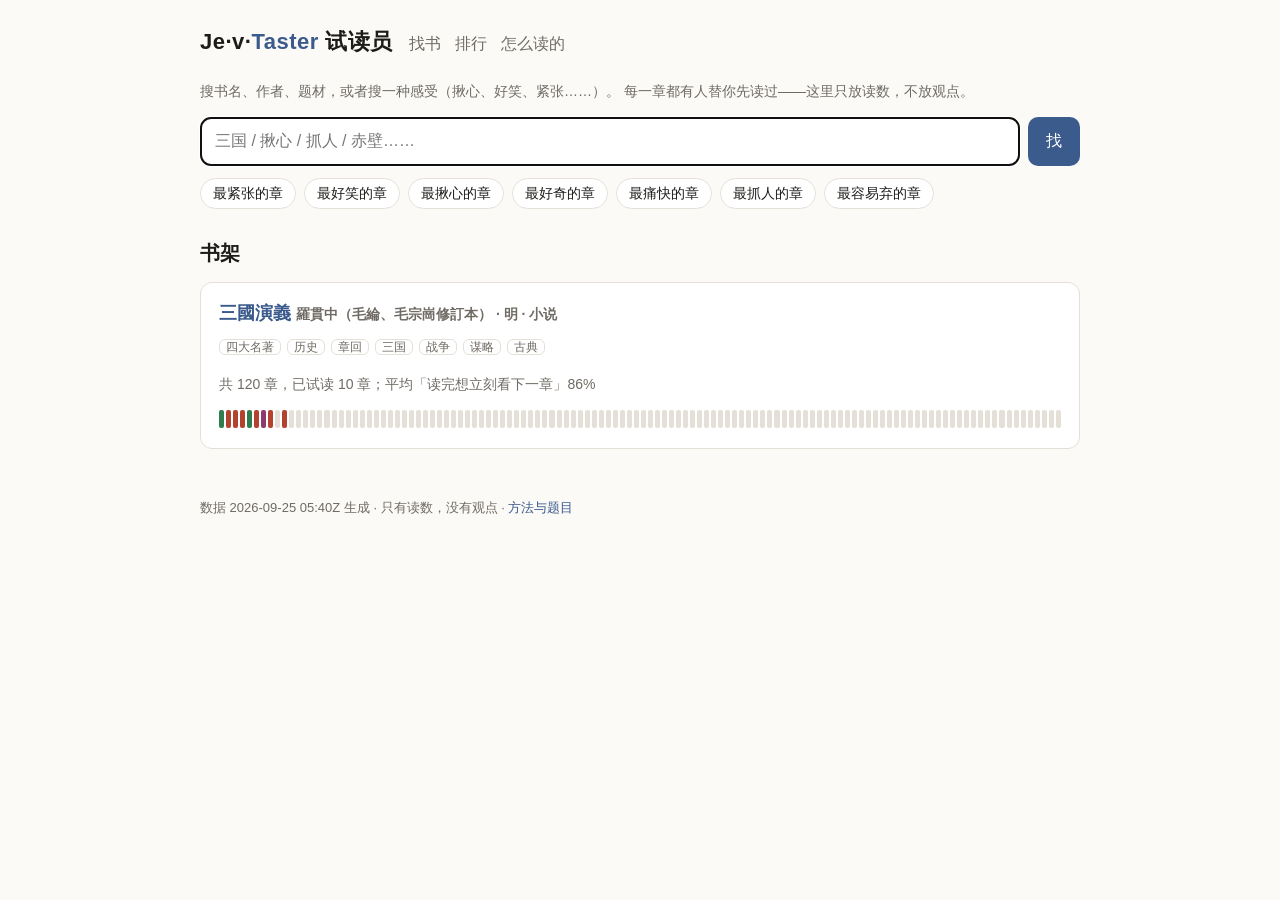
==== site/index.html @ 00032d1b "起步：维基文库接入、小说尺 novel_v1、试读/打包脚本、静态站 三國演義前 10 回试读数据。  Co-Authored-By: Claude Opus 5.5 <noreply@anthrop" ====
<!doctype html>
<html lang="zh">
<head>
<meta charset="utf-8">
<meta name="viewport" content="width=device-width, initial-scale=1">
<title>Je-v-Taster · 试读员</title>
<style>
  :root {
    --bg: #fbfaf7; --fg: #1d1c1a; --mute: #6f6b64; --line: #e4e0d8; --card: #fff;
    --good: #2f7d4f; --bad: #b3432f; --unsure: #9a8f7c; --accent: #3b5b8c;
    --e-紧张: #b3432f; --e-好笑: #d49a1c; --e-揪心: #8c3b6e; --e-好奇: #3b5b8c;
    --e-痛快: #2f7d4f; --e-平淡: #a8a298; --e-困惑: #6f6b64;
  }
  @media (prefers-color-scheme: dark) {
    :root { --bg: #161513; --fg: #ece8e1; --mute: #9c968c; --line: #33302b; --card: #1f1d1a;
      --good: #5fb883; --bad: #e0735d; --unsure: #8a826f; --accent: #7fa2d6; }
  }
  * { box-sizing: border-box; }
  body { margin: 0; background: var(--bg); color: var(--fg);
    font: 16px/1.65 -apple-system, "PingFang SC", "Microsoft YaHei", "Noto Sans CJK SC", sans-serif; }
  main { max-width: 920px; margin: 0 auto; padding: 24px 20px 80px; }
  a { color: var(--accent); text-decoration: none; } a:hover { text-decoration: underline; }
  header { display: flex; align-items: baseline; gap: 16px; flex-wrap: wrap; margin-bottom: 20px; }
  header .logo { font-size: 22px; font-weight: 700; color: var(--fg); letter-spacing: .5px; }
  header .logo b { color: var(--accent); }
  header nav a { margin-right: 14px; color: var(--mute); }
  .sub { color: var(--mute); font-size: 14px; }
  form.search { display: flex; gap: 8px; margin: 8px 0 12px; }
  form.search input { flex: 1; font: inherit; padding: 10px 14px; border: 1px solid var(--line);
    border-radius: 10px; background: var(--card); color: var(--fg); }
  form.search button { font: inherit; padding: 0 18px; border: 0; border-radius: 10px;
    background: var(--accent); color: #fff; cursor: pointer; }
  .chips { display: flex; flex-wrap: wrap; gap: 8px; margin-bottom: 24px; }
  .chip { font-size: 14px; padding: 3px 12px; border: 1px solid var(--line); border-radius: 99px;
    color: var(--fg); background: var(--card); }
  .card { background: var(--card); border: 1px solid var(--line); border-radius: 12px; padding: 16px 18px; margin: 12px 0; }
  .card h3 { margin: 0 0 4px; font-size: 18px; }
  .tags span { font-size: 12px; color: var(--mute); border: 1px solid var(--line); border-radius: 6px;
    padding: 0 6px; margin-right: 6px; }
  h2 { font-size: 20px; margin: 28px 0 8px; }
  table { width: 100%; border-collapse: collapse; font-size: 14px; }
  th, td { text-align: left; padding: 8px 6px; border-bottom: 1px solid var(--line); vertical-align: top; }
  th { color: var(--mute); font-weight: 500; }
  .v { font-variant-numeric: tabular-nums; white-space: nowrap; }
  .good { color: var(--good); } .bad { color: var(--bad); } .unsure { color: var(--unsure); }
  .emo { display: inline-block; padding: 0 8px; border-radius: 6px; color: #fff; font-size: 13px; }
  .strip { display: flex; gap: 2px; margin: 8px 0 4px; }
  .strip i { flex: 1; height: 18px; border-radius: 2px; background: var(--line); }
  .legend { font-size: 13px; color: var(--mute); display: flex; flex-wrap: wrap; gap: 10px; }
  .legend i { display: inline-block; width: 10px; height: 10px; border-radius: 2px; margin-right: 4px; }
  svg text { fill: var(--mute); font-size: 11px; }
  .note { font-size: 13px; color: var(--mute); border-left: 3px solid var(--line); padding-left: 10px; }
  footer { margin-top: 48px; font-size: 13px; color: var(--mute); }
  code { font-size: 13px; }
</style>
</head>
<body>
<main>
  <header>
    <a class="logo" href="#/">Je·v·<b>Taster</b> 试读员</a>
    <nav><a href="#/">找书</a><a href="#/rank">排行</a><a href="#/about">怎么读的</a></nav>
  </header>
  <div id="app"></div>
  <footer id="foot"></footer>
</main>
<script src="data.js"></script>
<script>
"use strict";
const D = window.TASTER;
const PASS = 0.65, FAIL = 0.35;           // 与走查同一把尺：中间 = 拿不准
const EMOS = ["紧张", "好笑", "揪心", "好奇", "痛快", "平淡", "困惑"];
// 搜索里的口语 → 尺上的题。只做同义词映射，不做任何判断
const ALIAS = {
  "想看下一章": ["抓人", "上头", "停不下来", "追更", "一口气"],
  "继续读": ["开头好", "入坑", "开篇"],
  "中途放下": ["弃书", "劝退", "读不下去", "难啃"],
  "跟得上": ["好懂", "易读", "不迷路", "入门"],
  "喜欢主角": ["主角", "人设"],
};
const $ = s => document.querySelector(s);
const esc = s => String(s ?? "").replace(/[&<>"]/g, c => ({ "&": "&amp;", "<": "&lt;", ">": "&gt;", '"': "&quot;" }[c]));
const pct = p => Math.round(p * 100) + "%";

// ---------- 读数 → 人话（固定模板，不加观点）
function reading(ruler, k, a) {
  const m = ruler["题"][k];
  if (!a) return { text: "未试读", cls: "unsure" };
  if (a.type === "noul") {
    const p = a.noul, yes = p >= PASS, no = p <= FAIL;
    const good = m["坏"] === "高" ? no : yes, bad = m["坏"] === "高" ? yes : no;
    return { text: pct(p) + (yes ? " · 是" : no ? " · 否" : " · 拿不准"),
             cls: good ? "good" : bad ? "bad" : "unsure", sure: yes || no, val: p };
  }
  if (a.type === "score") {
    const max = Object.keys(a.legend).length - 1, lab = a.legend[String(Math.round(a.score))];
    if (a.confidence < 0.5) return { text: "拿不准（信心 " + a.confidence.toFixed(2) + "）", cls: "unsure", sure: false };
    return { text: "≈ " + lab + "（" + a.score.toFixed(1) + "/" + max + "）", cls: a.score / max >= PASS ? "good" : a.score / max <= FAIL ? "bad" : "unsure",
             sure: true, val: a.score / max };
  }
  const top = Object.entries(a.probabilities).sort((x, y) => y[1] - x[1]);
  if (top[0][1] < 0.4) return { text: "拿不准（" + top.slice(0, 2).map(t => t[0] + " " + pct(t[1])).join(" / ") + "）", cls: "unsure", sure: false };
  return { html: emo(top[0][0]) + " " + pct(top[0][1]), sure: true, choice: top[0][0], val: top[0][1] };
}
function emo(e) { return '<span class="emo" style="background:var(--e-' + e + ')">' + esc(e) + "</span>"; }
function cell(r) { return r.html ? r.html : '<span class="' + r.cls + '">' + esc(r.text) + "</span>"; }
function sentence(ruler, k, a) {       // 「读完会想立刻看下一章：82% · 是」
  return esc(ruler["题"][k]["说法"]) + "：" + cell(reading(ruler, k, a));
}

// ---------- 数据工具
const rulerOf = r => D.rulers[r.ruler];
const readUnits = r => r.units.filter(u => u.answers);
function allUnits() {
  return D.resources.flatMap(r => readUnits(r).map(u => ({ r, u })));
}
function avg(xs) { return xs.length ? xs.reduce((a, b) => a + b, 0) / xs.length : null; }

// ---------- 页面
function home(q) {
  const res = q ? search(q) : null;
  let h = `<p class="sub">搜书名、作者、题材，或者搜一种感受（揪心、好笑、紧张……）。
    每一章都有人替你先读过——这里只放读数，不放观点。</p>
    <form class="search" onsubmit="location.hash='#/s/'+encodeURIComponent(this.q.value.trim());return false">
      <input name="q" value="${esc(q || "")}" placeholder="三国 / 揪心 / 抓人 / 赤壁……" autofocus>
      <button>找</button></form>
    <div class="chips">${EMOS.slice(0, 5).map(e => `<a class="chip" href="#/rank/感受:${e}">最${e}的章</a>`).join("")}
      <a class="chip" href="#/rank/想看下一章">最抓人的章</a><a class="chip" href="#/rank/中途放下">最容易弃的章</a></div>`;
  if (res) {
    if (res.redirect) { location.hash = res.redirect; return ""; }
    h += `<h2>「${esc(q)}」</h2>`;
    if (!res.books.length && !res.units.length) h += `<p class="sub">没找到。目前书架上只有 ${D.resources.length} 个资源。</p>`;
    h += res.books.map(bookCard).join("");
    if (res.units.length) h += `<h2>章节里提到的</h2>` + unitTable(res.units);
  } else {
    h += `<h2>书架</h2>` + D.resources.map(bookCard).join("");
  }
  return h;
}
function search(q) {
  const s = q.toLowerCase();
  for (const e of EMOS) if (s === e || s === "最" + e) return { redirect: "#/rank/感受:" + e };
  for (const [k, al] of Object.entries(ALIAS)) if (s === k || al.includes(s)) return { redirect: "#/rank/" + k };
  const hay = r => [r.title, r.title_zhs, r.author, r.author_zhs, r.era, r.type, ...(r.tags || [])].join(" ").toLowerCase();
  const books = D.resources.filter(r => hay(r).includes(s));
  const units = allUnits().filter(({ u }) => (u.title || "").toLowerCase().includes(s));
  return { books, units };
}
function bookCard(r) {
  const ru = rulerOf(r), done = readUnits(r);
  const want = avg(done.map(u => u.answers["想看下一章"]?.noul).filter(v => v != null));
  return `<div class="card"><h3><a href="#/r/${r.id}">${esc(r.title)}</a> <span class="sub">${esc(r.author)} · ${esc(r.era || "")} · ${esc(r.type)}</span></h3>
    <div class="tags">${(r.tags || []).map(t => `<span>${esc(t)}</span>`).join("")}</div>
    <p class="sub">共 ${r.units.length} 章，已试读 ${done.length} 章${want != null ? "；平均「读完想立刻看下一章」" + pct(want) : ""}</p>
    ${strip(r)}</div>`;
}
function strip(r) {           // 每章一格，颜色 = 主要感受；灰 = 未试读或拿不准
  const ru = rulerOf(r);
  if (!ru["题"]["主要感受"]) return "";
  return `<div class="strip">${r.units.map(u => {
    const x = u.answers && reading(ru, "主要感受", u.answers["主要感受"]);
    const c = x && x.choice ? `var(--e-${x.choice})` : "var(--line)";
    return `<i title="${esc(u.label)} ${esc(u.title)}${x ? " · " + esc(x.choice || "拿不准") : " · 未试读"}" style="background:${c}"></i>`;
  }).join("")}</div>`;
}
function unitTable(rows) {
  const keys = ["想看下一章", "中途放下", "跟得上", "主要感受"];
  return `<table><tr><th>章</th>${keys.map(k => `<th>${k}</th>`).join("")}</tr>${rows.map(({ r, u }) => {
    const ru = rulerOf(r);
    return `<tr><td><a href="#/r/${r.id}/${u.n}">${esc(r.title)} · ${esc(u.label)}</a><br><span class="sub">${esc(u.title)}</span></td>
      ${keys.map(k => `<td class="v">${ru["题"][k] ? cell(reading(ru, k, u.answers[k])) : "—"}</td>`).join("")}</tr>`;
  }).join("")}</table>`;
}
function curve(r, k) {        // 一条线：每章 Jev 的原始概率；虚线 = 0.65 / 0.35 两条判定线
  const us = r.units, W = 880, H = 180, P = 28;
  const x = i => P + (W - 2 * P) * (us.length > 1 ? i / (us.length - 1) : .5), y = v => H - P - (H - 2 * P) * v;
  let path = "", dots = "", pen = "M";          // 没试读的章断开线
  us.forEach((u, i) => {
    const a = u.answers && u.answers[k]; if (!a || a.type !== "noul") { pen = "M"; return; }
    path += pen + x(i).toFixed(1) + "," + y(a.noul).toFixed(1); pen = "L";
    dots += `<a href="#/r/${r.id}/${u.n}"><circle cx="${x(i)}" cy="${y(a.noul)}" r="3.5" fill="var(--accent)"><title>${esc(u.label)} ${pct(a.noul)}</title></circle></a>`;
  });
  const gl = v => `<line x1="${P}" x2="${W - P}" y1="${y(v)}" y2="${y(v)}" stroke="var(--line)" stroke-dasharray="4 4"/><text x="0" y="${y(v) + 4}">${v}</text>`;
  return `<svg viewBox="0 0 ${W} ${H}" width="100%">${gl(PASS)}${gl(FAIL)}
    <path d="${path}" fill="none" stroke="var(--accent)" stroke-width="2"/>${dots}
    <text x="${P}" y="${H - 6}">第1章</text><text x="${W - P - 40}" y="${H - 6}">第${us.length}章</text></svg>`;
}
function book(id, n) {
  const r = D.resources.find(x => x.id === id); if (!r) return "<p>没有这个资源。</p>";
  const ru = rulerOf(r);
  if (n) return unitPage(r, r.units.find(u => u.n === +n));
  const done = readUnits(r);
  const emoCount = {}; done.forEach(u => { const x = reading(ru, "主要感受", u.answers["主要感受"]); const c = x.choice || "拿不准"; emoCount[c] = (emoCount[c] || 0) + 1; });
  return `<h2>${esc(r.title)}</h2><p class="sub">${esc(r.author)} · ${esc(r.era || "")} · ${esc(r.type)} · ${esc(r.license)}
    ${r.read_url ? ` · <a href="${esc(r.read_url)}" target="_blank" rel="noopener">读原文 ↗</a>` : ""}</p>
    <p>共 ${r.units.length} 章，已试读 ${done.length} 章。</p>
    <h2>每章「读完会想立刻看下一章」</h2>${curve(r, "想看下一章")}
    <p class="note">每个点是一章的原始概率。虚线上方 = 是，下方 = 否，两线之间 = 拿不准。断开的地方是还没试读的章。</p>
    <h2>每章的主要感受</h2>${strip(r)}
    <div class="legend">${Object.entries(emoCount).sort((a, b) => b[1] - a[1]).map(([e, c]) =>
      `<span><i style="background:${e === "拿不准" ? "var(--line)" : "var(--e-" + e + ")"}"></i>${esc(e)} ${c} 章</span>`).join("")}</div>
    <h2>逐章</h2>${unitTable(done.map(u => ({ r, u })))}`;
}
function unitPage(r, u) {
  if (!u) return "<p>没有这一章。</p>";
  const ru = rulerOf(r);
  return `<p class="sub"><a href="#/r/${r.id}">← ${esc(r.title)}</a></p><h2>${esc(u.label)}　${esc(u.title)}</h2>
    ${u.url ? `<p><a href="${esc(u.url)}" target="_blank" rel="noopener">读这一章原文 ↗</a></p>` : ""}
    ${u.answers ? `<table>${Object.keys(ru["题"]).map(k => `<tr><td>${sentence(ru, k, u.answers[k])}</td>
      <td class="sub">问的是：${esc(ru["题"][k].q.instructions)}</td></tr>`).join("")}</table>
    <p class="note">送出 ${u["送出字数"]?.toLocaleString()} 字 / 全章 ${u["字数"]?.toLocaleString()} 字 · ${esc(u.utc)} · 尺 ${esc(ru["版本"])}（${esc(ru["指纹"])}）· ${esc(ru["模型"])}</p>`
      : `<p class="sub">这一章还没试读。</p>`}`;
}
function rank(dim) {
  const dims = [...Object.keys(ALIAS), ...EMOS.map(e => "感受:" + e)];
  let h = `<div class="chips">${dims.map(d => `<a class="chip" href="#/rank/${encodeURIComponent(d)}"${d === dim ? ' style="border-color:var(--accent)"' : ""}>${esc(d.replace("感受:", "最"))}</a>`).join("")}</div>`;
  if (!dim) return h + `<p class="sub">选一个维度。</p>`;
  let rows;
  if (dim.startsWith("感受:")) {
    const e = dim.slice(3);
    rows = allUnits().map(x => ({ ...x, rd: reading(rulerOf(x.r), "主要感受", x.u.answers["主要感受"]) }))
      .filter(x => x.rd.choice === e).sort((a, b) => b.rd.val - a.rd.val);
    h += `<h2>主要感受是「${esc(e)}」的章</h2><p class="sub">只列试读员判得出的（最高概率 ≥ 40%），按这个感受的概率排。</p>`;
  } else {
    rows = allUnits().filter(x => rulerOf(x.r)["题"][dim]).map(x => ({ ...x, rd: reading(rulerOf(x.r), dim, x.u.answers[dim]) }))
      .filter(x => x.rd.sure && (x.rd.val >= PASS)).sort((a, b) => b.rd.val - a.rd.val);
    const m = D.rulers[D.resources[0].ruler]["题"][dim];
    h += `<h2>${esc(m ? m["说法"] : dim)}：判为「是」的章</h2><p class="sub">只列 ≥ ${PASS} 的，按概率从高到低。拿不准的不上榜。</p>`;
  }
  return h + (rows.length ? unitTable(rows.slice(0, 50)) : `<p class="sub">暂时没有。</p>`);
}
function about() {
  return `<h2>这里的数是怎么来的</h2>
    <p>每一章原文送给一个第三方判断模型，问一组固定的问题。模型只回数字：是非题回 0~1 的概率，打分题回分数和信心，选择题回每个选项的概率。
    页面上的文字是把这些数字<b>按固定模板</b>翻成人话，没有任何人或模型另写评语。</p>
    <ul><li>是非题：≥ ${PASS} 记「是」，≤ ${FAIL} 记「否」，中间记「拿不准」。</li>
    <li>打分题：信心 &lt; 0.5 记「拿不准」。选择题：最高概率 &lt; 40% 记「拿不准」。拿不准的不进排行。</li>
    <li>同一题重跑，噪音约 ±0.04；两章相差不到 0.1，当作一样。</li>
    <li>问题的措辞一个字都不改——换措辞，同一章的分数能差 0.7。要改就换一把新尺，全部重读。</li></ul>
    ${Object.values(D.rulers).map(ru => `<h2>尺 ${esc(ru["版本"])}</h2>
      <p class="sub">适用：${esc(ru["适用"])} · 模型 <code>${esc(ru["模型"])}</code> · 每章最多送 ${ru["截断字数"]} 字 · 指纹 <code>${esc(ru["指纹"])}</code></p>
      <table>${Object.entries(ru["题"]).map(([k, m]) => `<tr><td>${esc(k)}</td><td>${esc(m.q.instructions)}${m.q.criteria ?
        "<br><span class='sub'>" + esc(Array.isArray(m.q.criteria) ? m.q.criteria.join(" → ") : Object.keys(m.q.criteria).join(" / ")) + "</span>" : ""}</td></tr>`).join("")}</table>`).join("")}
    <h2>版权</h2><p>本站只放读数、章名和指向原文的链接。公版书链到维基文库等公开书库；有版权的书只放读数，不放正文。</p>`;
}

function route() {
  const [, p, a, b] = decodeURIComponent(location.hash).split("/");
  let h;
  if (p === "r") h = book(a, b);
  else if (p === "s") h = home(a);
  else if (p === "rank") h = rank(a);
  else if (p === "about") h = about();
  else h = home();
  if (h) $("#app").innerHTML = h;
  window.scrollTo(0, 0);
}
$("#foot").innerHTML = D ? `数据 ${esc(D.built)} 生成 · 只有读数，没有观点 · <a href="#/about">方法与题目</a>` : "";
if (!D) $("#app").innerHTML = "<p>缺 data.js——先跑 <code>python tools/build.py</code>。</p>";
else { addEventListener("hashchange", route); route(); }
</script>
</body>
</html>
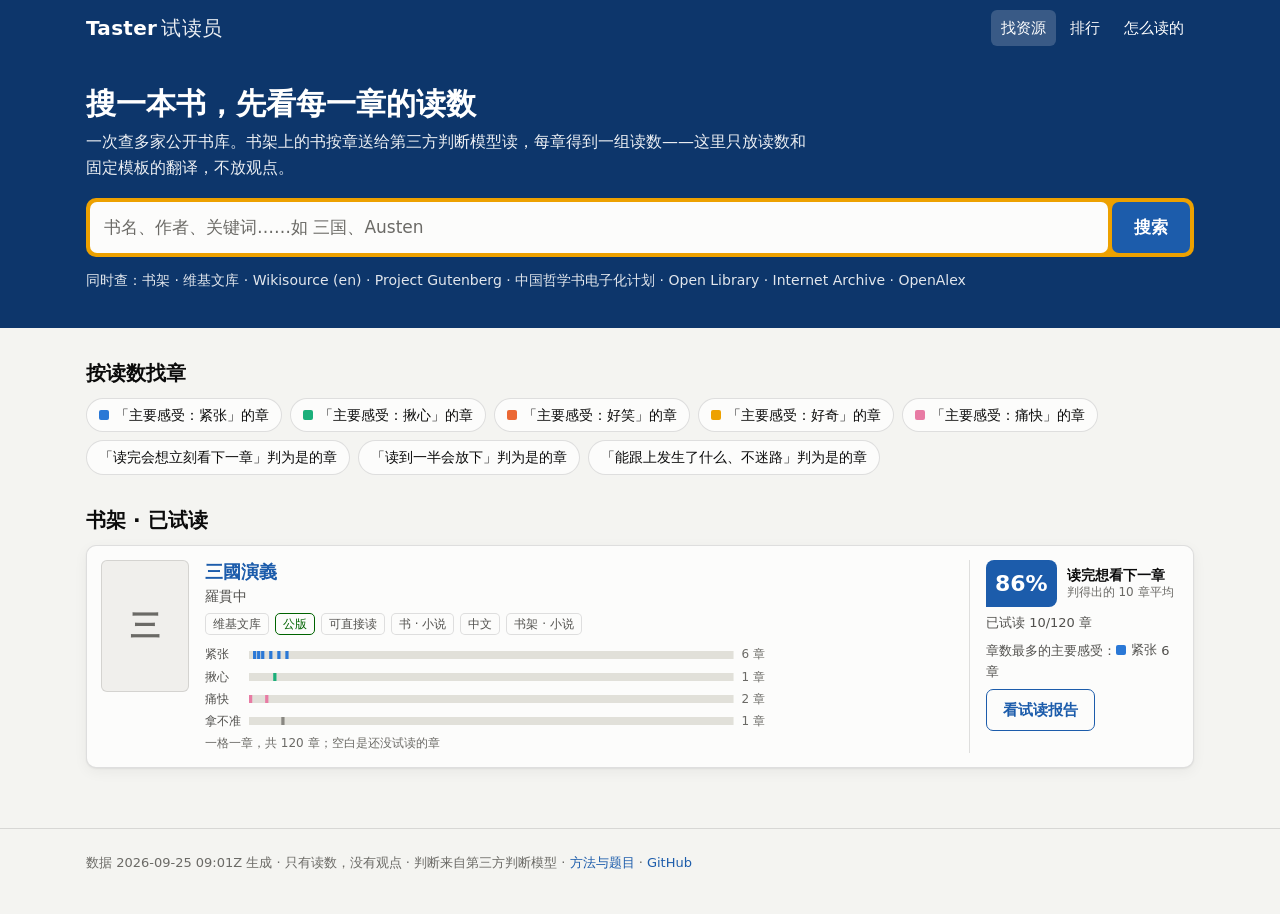
==== commit 05c0c1b5: "像 Booking 一样连多家书库：浏览器端联合搜索、请试读流程、Gutenberg 书源 - site/：7 家书库连接器（维基文库 zh/en、Gutenberg、ctext、Open Libra" ====
--- a/site/index.html
+++ b/site/index.html
@@ -1,262 +1,52 @@
 <!doctype html>
-<html lang="zh">
+<html lang="zh-CN">
 <head>
 <meta charset="utf-8">
 <meta name="viewport" content="width=device-width, initial-scale=1">
-<title>Je-v-Taster · 试读员</title>
-<style>
-  :root {
-    --bg: #fbfaf7; --fg: #1d1c1a; --mute: #6f6b64; --line: #e4e0d8; --card: #fff;
-    --good: #2f7d4f; --bad: #b3432f; --unsure: #9a8f7c; --accent: #3b5b8c;
-    --e-紧张: #b3432f; --e-好笑: #d49a1c; --e-揪心: #8c3b6e; --e-好奇: #3b5b8c;
-    --e-痛快: #2f7d4f; --e-平淡: #a8a298; --e-困惑: #6f6b64;
-  }
-  @media (prefers-color-scheme: dark) {
-    :root { --bg: #161513; --fg: #ece8e1; --mute: #9c968c; --line: #33302b; --card: #1f1d1a;
-      --good: #5fb883; --bad: #e0735d; --unsure: #8a826f; --accent: #7fa2d6; }
-  }
-  * { box-sizing: border-box; }
-  body { margin: 0; background: var(--bg); color: var(--fg);
-    font: 16px/1.65 -apple-system, "PingFang SC", "Microsoft YaHei", "Noto Sans CJK SC", sans-serif; }
-  main { max-width: 920px; margin: 0 auto; padding: 24px 20px 80px; }
-  a { color: var(--accent); text-decoration: none; } a:hover { text-decoration: underline; }
-  header { display: flex; align-items: baseline; gap: 16px; flex-wrap: wrap; margin-bottom: 20px; }
-  header .logo { font-size: 22px; font-weight: 700; color: var(--fg); letter-spacing: .5px; }
-  header .logo b { color: var(--accent); }
-  header nav a { margin-right: 14px; color: var(--mute); }
-  .sub { color: var(--mute); font-size: 14px; }
-  form.search { display: flex; gap: 8px; margin: 8px 0 12px; }
-  form.search input { flex: 1; font: inherit; padding: 10px 14px; border: 1px solid var(--line);
-    border-radius: 10px; background: var(--card); color: var(--fg); }
-  form.search button { font: inherit; padding: 0 18px; border: 0; border-radius: 10px;
-    background: var(--accent); color: #fff; cursor: pointer; }
-  .chips { display: flex; flex-wrap: wrap; gap: 8px; margin-bottom: 24px; }
-  .chip { font-size: 14px; padding: 3px 12px; border: 1px solid var(--line); border-radius: 99px;
-    color: var(--fg); background: var(--card); }
-  .card { background: var(--card); border: 1px solid var(--line); border-radius: 12px; padding: 16px 18px; margin: 12px 0; }
-  .card h3 { margin: 0 0 4px; font-size: 18px; }
-  .tags span { font-size: 12px; color: var(--mute); border: 1px solid var(--line); border-radius: 6px;
-    padding: 0 6px; margin-right: 6px; }
-  h2 { font-size: 20px; margin: 28px 0 8px; }
-  table { width: 100%; border-collapse: collapse; font-size: 14px; }
-  th, td { text-align: left; padding: 8px 6px; border-bottom: 1px solid var(--line); vertical-align: top; }
-  th { color: var(--mute); font-weight: 500; }
-  .v { font-variant-numeric: tabular-nums; white-space: nowrap; }
-  .good { color: var(--good); } .bad { color: var(--bad); } .unsure { color: var(--unsure); }
-  .emo { display: inline-block; padding: 0 8px; border-radius: 6px; color: #fff; font-size: 13px; }
-  .strip { display: flex; gap: 2px; margin: 8px 0 4px; }
-  .strip i { flex: 1; height: 18px; border-radius: 2px; background: var(--line); }
-  .legend { font-size: 13px; color: var(--mute); display: flex; flex-wrap: wrap; gap: 10px; }
-  .legend i { display: inline-block; width: 10px; height: 10px; border-radius: 2px; margin-right: 4px; }
-  svg text { fill: var(--mute); font-size: 11px; }
-  .note { font-size: 13px; color: var(--mute); border-left: 3px solid var(--line); padding-left: 10px; }
-  footer { margin-top: 48px; font-size: 13px; color: var(--mute); }
-  code { font-size: 13px; }
-</style>
+<meta name="color-scheme" content="light dark">
+<!-- 来源数据都不可信：脚本只许本站文件；图片、查询可以连外站 -->
+<meta http-equiv="Content-Security-Policy" content="default-src 'self'; script-src 'self'; style-src 'self'; img-src 'self' https: http: data:; connect-src 'self' https:; object-src 'none'; base-uri 'none'; form-action 'none'">
+<meta name="referrer" content="strict-origin-when-cross-origin">
+<meta name="description" content="Taster 试读员：一次查多家公开书库；书架上的书每一章都有第三方判断模型的读数。只有读数，没有观点。">
+<title>Taster 试读员</title>
+<link rel="canonical" href="https://keepexperiencing.github.io/taster/">
+<!-- 分享卡片：og.png 1200×630、favicon.svg 都放在 site/ 下，同源，CSP 的 img-src 'self' 已放行 -->
+<meta property="og:type" content="website">
+<meta property="og:site_name" content="Taster 试读员">
+<meta property="og:title" content="Taster 试读员">
+<meta property="og:description" content="一次查多家公开书库；书架上的书每一章都有第三方判断模型的读数。只有读数，没有观点。">
+<meta property="og:url" content="https://keepexperiencing.github.io/taster/">
+<meta property="og:image" content="https://keepexperiencing.github.io/taster/og.png">
+<meta property="og:image:width" content="1200">
+<meta property="og:image:height" content="630">
+<meta property="og:image:alt" content="Taster 试读员">
+<meta property="og:locale" content="zh_CN">
+<meta name="twitter:card" content="summary_large_image">
+<link rel="icon" href="favicon.svg" type="image/svg+xml">
+<link rel="stylesheet" href="style.css">
 </head>
 <body>
-<main>
-  <header>
-    <a class="logo" href="#/">Je·v·<b>Taster</b> 试读员</a>
-    <nav><a href="#/">找书</a><a href="#/rank">排行</a><a href="#/about">怎么读的</a></nav>
-  </header>
-  <div id="app"></div>
-  <footer id="foot"></footer>
+<a class="skip" href="#main" id="skip">跳到正文</a>
+<header class="top">
+  <div class="wrap">
+    <a class="brand" href="#/">Taster<span>试读员</span></a>
+    <nav aria-label="主导航">
+      <a href="#/" data-nav="home">找资源</a>
+      <a href="#/rank" data-nav="rank">排行</a>
+      <a href="#/about" data-nav="about">怎么读的</a>
+    </nav>
+  </div>
+</header>
+<main id="main" tabindex="-1">
+  <div id="app"><div class="wrap"><p class="sub">加载中…</p>
+    <noscript><p>这个站需要 JavaScript 才能搜索和显示读数。</p></noscript></div></div>
 </main>
+<footer id="foot"></footer>
+<div id="tip" class="tip" role="tooltip" hidden></div>
+<div id="live" class="sr-only" aria-live="polite" aria-atomic="true"></div>
 <script src="data.js"></script>
-<script>
-"use strict";
-const D = window.TASTER;
-const PASS = 0.65, FAIL = 0.35;           // 与走查同一把尺：中间 = 拿不准
-const EMOS = ["紧张", "好笑", "揪心", "好奇", "痛快", "平淡", "困惑"];
-// 搜索里的口语 → 尺上的题。只做同义词映射，不做任何判断
-const ALIAS = {
-  "想看下一章": ["抓人", "上头", "停不下来", "追更", "一口气"],
-  "继续读": ["开头好", "入坑", "开篇"],
-  "中途放下": ["弃书", "劝退", "读不下去", "难啃"],
-  "跟得上": ["好懂", "易读", "不迷路", "入门"],
-  "喜欢主角": ["主角", "人设"],
-};
-const $ = s => document.querySelector(s);
-const esc = s => String(s ?? "").replace(/[&<>"]/g, c => ({ "&": "&amp;", "<": "&lt;", ">": "&gt;", '"': "&quot;" }[c]));
-const pct = p => Math.round(p * 100) + "%";
-
-// ---------- 读数 → 人话（固定模板，不加观点）
-function reading(ruler, k, a) {
-  const m = ruler["题"][k];
-  if (!a) return { text: "未试读", cls: "unsure" };
-  if (a.type === "noul") {
-    const p = a.noul, yes = p >= PASS, no = p <= FAIL;
-    const good = m["坏"] === "高" ? no : yes, bad = m["坏"] === "高" ? yes : no;
-    return { text: pct(p) + (yes ? " · 是" : no ? " · 否" : " · 拿不准"),
-             cls: good ? "good" : bad ? "bad" : "unsure", sure: yes || no, val: p };
-  }
-  if (a.type === "score") {
-    const max = Object.keys(a.legend).length - 1, lab = a.legend[String(Math.round(a.score))];
-    if (a.confidence < 0.5) return { text: "拿不准（信心 " + a.confidence.toFixed(2) + "）", cls: "unsure", sure: false };
-    return { text: "≈ " + lab + "（" + a.score.toFixed(1) + "/" + max + "）", cls: a.score / max >= PASS ? "good" : a.score / max <= FAIL ? "bad" : "unsure",
-             sure: true, val: a.score / max };
-  }
-  const top = Object.entries(a.probabilities).sort((x, y) => y[1] - x[1]);
-  if (top[0][1] < 0.4) return { text: "拿不准（" + top.slice(0, 2).map(t => t[0] + " " + pct(t[1])).join(" / ") + "）", cls: "unsure", sure: false };
-  return { html: emo(top[0][0]) + " " + pct(top[0][1]), sure: true, choice: top[0][0], val: top[0][1] };
-}
-function emo(e) { return '<span class="emo" style="background:var(--e-' + e + ')">' + esc(e) + "</span>"; }
-function cell(r) { return r.html ? r.html : '<span class="' + r.cls + '">' + esc(r.text) + "</span>"; }
-function sentence(ruler, k, a) {       // 「读完会想立刻看下一章：82% · 是」
-  return esc(ruler["题"][k]["说法"]) + "：" + cell(reading(ruler, k, a));
-}
-
-// ---------- 数据工具
-const rulerOf = r => D.rulers[r.ruler];
-const readUnits = r => r.units.filter(u => u.answers);
-function allUnits() {
-  return D.resources.flatMap(r => readUnits(r).map(u => ({ r, u })));
-}
-function avg(xs) { return xs.length ? xs.reduce((a, b) => a + b, 0) / xs.length : null; }
-
-// ---------- 页面
-function home(q) {
-  const res = q ? search(q) : null;
-  let h = `<p class="sub">搜书名、作者、题材，或者搜一种感受（揪心、好笑、紧张……）。
-    每一章都有人替你先读过——这里只放读数，不放观点。</p>
-    <form class="search" onsubmit="location.hash='#/s/'+encodeURIComponent(this.q.value.trim());return false">
-      <input name="q" value="${esc(q || "")}" placeholder="三国 / 揪心 / 抓人 / 赤壁……" autofocus>
-      <button>找</button></form>
-    <div class="chips">${EMOS.slice(0, 5).map(e => `<a class="chip" href="#/rank/感受:${e}">最${e}的章</a>`).join("")}
-      <a class="chip" href="#/rank/想看下一章">最抓人的章</a><a class="chip" href="#/rank/中途放下">最容易弃的章</a></div>`;
-  if (res) {
-    if (res.redirect) { location.hash = res.redirect; return ""; }
-    h += `<h2>「${esc(q)}」</h2>`;
-    if (!res.books.length && !res.units.length) h += `<p class="sub">没找到。目前书架上只有 ${D.resources.length} 个资源。</p>`;
-    h += res.books.map(bookCard).join("");
-    if (res.units.length) h += `<h2>章节里提到的</h2>` + unitTable(res.units);
-  } else {
-    h += `<h2>书架</h2>` + D.resources.map(bookCard).join("");
-  }
-  return h;
-}
-function search(q) {
-  const s = q.toLowerCase();
-  for (const e of EMOS) if (s === e || s === "最" + e) return { redirect: "#/rank/感受:" + e };
-  for (const [k, al] of Object.entries(ALIAS)) if (s === k || al.includes(s)) return { redirect: "#/rank/" + k };
-  const hay = r => [r.title, r.title_zhs, r.author, r.author_zhs, r.era, r.type, ...(r.tags || [])].join(" ").toLowerCase();
-  const books = D.resources.filter(r => hay(r).includes(s));
-  const units = allUnits().filter(({ u }) => (u.title || "").toLowerCase().includes(s));
-  return { books, units };
-}
-function bookCard(r) {
-  const ru = rulerOf(r), done = readUnits(r);
-  const want = avg(done.map(u => u.answers["想看下一章"]?.noul).filter(v => v != null));
-  return `<div class="card"><h3><a href="#/r/${r.id}">${esc(r.title)}</a> <span class="sub">${esc(r.author)} · ${esc(r.era || "")} · ${esc(r.type)}</span></h3>
-    <div class="tags">${(r.tags || []).map(t => `<span>${esc(t)}</span>`).join("")}</div>
-    <p class="sub">共 ${r.units.length} 章，已试读 ${done.length} 章${want != null ? "；平均「读完想立刻看下一章」" + pct(want) : ""}</p>
-    ${strip(r)}</div>`;
-}
-function strip(r) {           // 每章一格，颜色 = 主要感受；灰 = 未试读或拿不准
-  const ru = rulerOf(r);
-  if (!ru["题"]["主要感受"]) return "";
-  return `<div class="strip">${r.units.map(u => {
-    const x = u.answers && reading(ru, "主要感受", u.answers["主要感受"]);
-    const c = x && x.choice ? `var(--e-${x.choice})` : "var(--line)";
-    return `<i title="${esc(u.label)} ${esc(u.title)}${x ? " · " + esc(x.choice || "拿不准") : " · 未试读"}" style="background:${c}"></i>`;
-  }).join("")}</div>`;
-}
-function unitTable(rows) {
-  const keys = ["想看下一章", "中途放下", "跟得上", "主要感受"];
-  return `<table><tr><th>章</th>${keys.map(k => `<th>${k}</th>`).join("")}</tr>${rows.map(({ r, u }) => {
-    const ru = rulerOf(r);
-    return `<tr><td><a href="#/r/${r.id}/${u.n}">${esc(r.title)} · ${esc(u.label)}</a><br><span class="sub">${esc(u.title)}</span></td>
-      ${keys.map(k => `<td class="v">${ru["题"][k] ? cell(reading(ru, k, u.answers[k])) : "—"}</td>`).join("")}</tr>`;
-  }).join("")}</table>`;
-}
-function curve(r, k) {        // 一条线：每章 Jev 的原始概率；虚线 = 0.65 / 0.35 两条判定线
-  const us = r.units, W = 880, H = 180, P = 28;
-  const x = i => P + (W - 2 * P) * (us.length > 1 ? i / (us.length - 1) : .5), y = v => H - P - (H - 2 * P) * v;
-  let path = "", dots = "", pen = "M";          // 没试读的章断开线
-  us.forEach((u, i) => {
-    const a = u.answers && u.answers[k]; if (!a || a.type !== "noul") { pen = "M"; return; }
-    path += pen + x(i).toFixed(1) + "," + y(a.noul).toFixed(1); pen = "L";
-    dots += `<a href="#/r/${r.id}/${u.n}"><circle cx="${x(i)}" cy="${y(a.noul)}" r="3.5" fill="var(--accent)"><title>${esc(u.label)} ${pct(a.noul)}</title></circle></a>`;
-  });
-  const gl = v => `<line x1="${P}" x2="${W - P}" y1="${y(v)}" y2="${y(v)}" stroke="var(--line)" stroke-dasharray="4 4"/><text x="0" y="${y(v) + 4}">${v}</text>`;
-  return `<svg viewBox="0 0 ${W} ${H}" width="100%">${gl(PASS)}${gl(FAIL)}
-    <path d="${path}" fill="none" stroke="var(--accent)" stroke-width="2"/>${dots}
-    <text x="${P}" y="${H - 6}">第1章</text><text x="${W - P - 40}" y="${H - 6}">第${us.length}章</text></svg>`;
-}
-function book(id, n) {
-  const r = D.resources.find(x => x.id === id); if (!r) return "<p>没有这个资源。</p>";
-  const ru = rulerOf(r);
-  if (n) return unitPage(r, r.units.find(u => u.n === +n));
-  const done = readUnits(r);
-  const emoCount = {}; done.forEach(u => { const x = reading(ru, "主要感受", u.answers["主要感受"]); const c = x.choice || "拿不准"; emoCount[c] = (emoCount[c] || 0) + 1; });
-  return `<h2>${esc(r.title)}</h2><p class="sub">${esc(r.author)} · ${esc(r.era || "")} · ${esc(r.type)} · ${esc(r.license)}
-    ${r.read_url ? ` · <a href="${esc(r.read_url)}" target="_blank" rel="noopener">读原文 ↗</a>` : ""}</p>
-    <p>共 ${r.units.length} 章，已试读 ${done.length} 章。</p>
-    <h2>每章「读完会想立刻看下一章」</h2>${curve(r, "想看下一章")}
-    <p class="note">每个点是一章的原始概率。虚线上方 = 是，下方 = 否，两线之间 = 拿不准。断开的地方是还没试读的章。</p>
-    <h2>每章的主要感受</h2>${strip(r)}
-    <div class="legend">${Object.entries(emoCount).sort((a, b) => b[1] - a[1]).map(([e, c]) =>
-      `<span><i style="background:${e === "拿不准" ? "var(--line)" : "var(--e-" + e + ")"}"></i>${esc(e)} ${c} 章</span>`).join("")}</div>
-    <h2>逐章</h2>${unitTable(done.map(u => ({ r, u })))}`;
-}
-function unitPage(r, u) {
-  if (!u) return "<p>没有这一章。</p>";
-  const ru = rulerOf(r);
-  return `<p class="sub"><a href="#/r/${r.id}">← ${esc(r.title)}</a></p><h2>${esc(u.label)}　${esc(u.title)}</h2>
-    ${u.url ? `<p><a href="${esc(u.url)}" target="_blank" rel="noopener">读这一章原文 ↗</a></p>` : ""}
-    ${u.answers ? `<table>${Object.keys(ru["题"]).map(k => `<tr><td>${sentence(ru, k, u.answers[k])}</td>
-      <td class="sub">问的是：${esc(ru["题"][k].q.instructions)}</td></tr>`).join("")}</table>
-    <p class="note">送出 ${u["送出字数"]?.toLocaleString()} 字 / 全章 ${u["字数"]?.toLocaleString()} 字 · ${esc(u.utc)} · 尺 ${esc(ru["版本"])}（${esc(ru["指纹"])}）· ${esc(ru["模型"])}</p>`
-      : `<p class="sub">这一章还没试读。</p>`}`;
-}
-function rank(dim) {
-  const dims = [...Object.keys(ALIAS), ...EMOS.map(e => "感受:" + e)];
-  let h = `<div class="chips">${dims.map(d => `<a class="chip" href="#/rank/${encodeURIComponent(d)}"${d === dim ? ' style="border-color:var(--accent)"' : ""}>${esc(d.replace("感受:", "最"))}</a>`).join("")}</div>`;
-  if (!dim) return h + `<p class="sub">选一个维度。</p>`;
-  let rows;
-  if (dim.startsWith("感受:")) {
-    const e = dim.slice(3);
-    rows = allUnits().map(x => ({ ...x, rd: reading(rulerOf(x.r), "主要感受", x.u.answers["主要感受"]) }))
-      .filter(x => x.rd.choice === e).sort((a, b) => b.rd.val - a.rd.val);
-    h += `<h2>主要感受是「${esc(e)}」的章</h2><p class="sub">只列试读员判得出的（最高概率 ≥ 40%），按这个感受的概率排。</p>`;
-  } else {
-    rows = allUnits().filter(x => rulerOf(x.r)["题"][dim]).map(x => ({ ...x, rd: reading(rulerOf(x.r), dim, x.u.answers[dim]) }))
-      .filter(x => x.rd.sure && (x.rd.val >= PASS)).sort((a, b) => b.rd.val - a.rd.val);
-    const m = D.rulers[D.resources[0].ruler]["题"][dim];
-    h += `<h2>${esc(m ? m["说法"] : dim)}：判为「是」的章</h2><p class="sub">只列 ≥ ${PASS} 的，按概率从高到低。拿不准的不上榜。</p>`;
-  }
-  return h + (rows.length ? unitTable(rows.slice(0, 50)) : `<p class="sub">暂时没有。</p>`);
-}
-function about() {
-  return `<h2>这里的数是怎么来的</h2>
-    <p>每一章原文送给一个第三方判断模型，问一组固定的问题。模型只回数字：是非题回 0~1 的概率，打分题回分数和信心，选择题回每个选项的概率。
-    页面上的文字是把这些数字<b>按固定模板</b>翻成人话，没有任何人或模型另写评语。</p>
-    <ul><li>是非题：≥ ${PASS} 记「是」，≤ ${FAIL} 记「否」，中间记「拿不准」。</li>
-    <li>打分题：信心 &lt; 0.5 记「拿不准」。选择题：最高概率 &lt; 40% 记「拿不准」。拿不准的不进排行。</li>
-    <li>同一题重跑，噪音约 ±0.04；两章相差不到 0.1，当作一样。</li>
-    <li>问题的措辞一个字都不改——换措辞，同一章的分数能差 0.7。要改就换一把新尺，全部重读。</li></ul>
-    ${Object.values(D.rulers).map(ru => `<h2>尺 ${esc(ru["版本"])}</h2>
-      <p class="sub">适用：${esc(ru["适用"])} · 模型 <code>${esc(ru["模型"])}</code> · 每章最多送 ${ru["截断字数"]} 字 · 指纹 <code>${esc(ru["指纹"])}</code></p>
-      <table>${Object.entries(ru["题"]).map(([k, m]) => `<tr><td>${esc(k)}</td><td>${esc(m.q.instructions)}${m.q.criteria ?
-        "<br><span class='sub'>" + esc(Array.isArray(m.q.criteria) ? m.q.criteria.join(" → ") : Object.keys(m.q.criteria).join(" / ")) + "</span>" : ""}</td></tr>`).join("")}</table>`).join("")}
-    <h2>版权</h2><p>本站只放读数、章名和指向原文的链接。公版书链到维基文库等公开书库；有版权的书只放读数，不放正文。</p>`;
-}
-
-function route() {
-  const [, p, a, b] = decodeURIComponent(location.hash).split("/");
-  let h;
-  if (p === "r") h = book(a, b);
-  else if (p === "s") h = home(a);
-  else if (p === "rank") h = rank(a);
-  else if (p === "about") h = about();
-  else h = home();
-  if (h) $("#app").innerHTML = h;
-  window.scrollTo(0, 0);
-}
-$("#foot").innerHTML = D ? `数据 ${esc(D.built)} 生成 · 只有读数，没有观点 · <a href="#/about">方法与题目</a>` : "";
-if (!D) $("#app").innerHTML = "<p>缺 data.js——先跑 <code>python tools/build.py</code>。</p>";
-else { addEventListener("hashchange", route); route(); }
-</script>
+<script src="zh.js"></script>
+<script src="connectors.js"></script>
+<script src="app.js"></script>
 </body>
 </html>
--- a/site/style.css
+++ b/site/style.css
@@ -0,0 +1,305 @@
+/* Taster 试读员 · 样式（零依赖）
+   图表颜色取自 dataviz 参考色板，亮/暗两套都跑过校验器（相邻 CVD ΔE ≥ 8.4、正常视觉 ≥ 19.3）。
+   🔴 七种感受若挤在一条色带里，任意两格都可能相邻，校验器 all-pairs 直接 FAIL（亮 CVD ΔE 3.2；
+      暗更差：CVD 1.6、正常视觉 紫↔蓝 9.8）——所以按感受分行、每行有字标，位置认身份、颜色只做辅助（2026-09-25）。 */
+
+:root {
+  color-scheme: light dark;
+  --bg: #f4f4f1; --surface: #fcfcfb; --surface-2: #f0efec;
+  --ink: #0b0b0b; --ink-2: #52514e; --ink-3: #6b6a66;
+  --axis: #898781; --grid: #e1e0d9; --base: #c3c2b7; --line: rgba(11, 11, 11, .12);
+  --link: #1c5cab; --btn: #1c5cab; --btn-hover: #184f95; --btn-ink: #fff;
+  --brand: #0d366b; --brand-ink: #fff; --frame: #eda100;
+  --good: #006300; --bad: #d03b3b; --unsure: #52514e;
+  --focus: #1c5cab;
+  --s1: #2a78d6; --band: #f0efec; --m-track: #cde2fb; --m-fill: #2a78d6;
+  /* 感受：categorical 槽 1–7，顺序 = 尺上选项顺序（紧张 好笑 揪心 好奇 痛快 平淡 困惑） */
+  --e1: #2a78d6; --e2: #eb6834; --e3: #1baf7a; --e4: #eda100; --e5: #e87ba4; --e6: #008300; --e7: #4a3aa7;
+  --eu: #898781; --eo: #c3c2b7;
+  --shadow: 0 1px 2px rgba(11, 11, 11, .06), 0 4px 14px rgba(11, 11, 11, .05);
+  --r: 10px;
+  --font: system-ui, -apple-system, "Segoe UI", "PingFang SC", "Microsoft YaHei", "Noto Sans CJK SC", sans-serif;
+}
+@media (prefers-color-scheme: dark) {
+  :root {
+    --bg: #0d0d0d; --surface: #1a1a19; --surface-2: #232321;
+    --ink: #ffffff; --ink-2: #c3c2b7; --ink-3: #a3a29b;
+    --axis: #898781; --grid: #2c2c2a; --base: #383835; --line: rgba(255, 255, 255, .12);
+    --link: #86b6ef; --btn: #256abf; --btn-hover: #2a78d6; --btn-ink: #fff;
+    --brand: #0d2a52; --brand-ink: #fff; --frame: #c98500;
+    --good: #0ca30c; --bad: #e66767; --unsure: #c3c2b7;
+    --focus: #86b6ef;
+    --s1: #3987e5; --band: #232321; --m-track: #184f95; --m-fill: #3987e5;
+    --e1: #3987e5; --e2: #d95926; --e3: #199e70; --e4: #c98500; --e5: #d55181; --e6: #008300; --e7: #9085e9;
+    --eu: #898781; --eo: #52514e;
+    --shadow: none;
+  }
+}
+
+* { box-sizing: border-box; }
+html { -webkit-text-size-adjust: 100%; }
+body { margin: 0; background: var(--bg); color: var(--ink); font: 16px/1.6 var(--font); }
+a { color: var(--link); text-decoration: none; }
+a:hover { text-decoration: underline; }
+:focus-visible { outline: 3px solid var(--focus); outline-offset: 2px; border-radius: 4px; }
+.top :focus-visible, .hero :focus-visible { outline-color: #fff; }
+/* 🔴 黄框里的焦点框：白/蓝框压在黄底上对比只有 1.5~2.2（要 ≥ 3）。改用墨色、不外扩，整圈落在 4px 黄边里，
+   不溢到蓝色顶栏上：亮色 黑对黄 9:1、暗色 白对暗黄 3.1:1 且白对暗输入框 17:1（2026-09-25） */
+.search :focus-visible { outline-color: var(--ink); outline-offset: 0; }
+h1[tabindex="-1"]:focus { outline: none; }   /* 换页时把焦点移到标题，给读屏用，不需要框 */
+h1, h2, h3 { line-height: 1.3; }
+h2 { font-size: 20px; margin: 32px 0 12px; }
+h3 { font-size: 17px; margin: 24px 0 8px; }
+p { margin: 8px 0; }
+code { font-size: 13px; background: var(--surface-2); padding: 1px 5px; border-radius: 4px; }
+button, input, select { font: inherit; color: inherit; }
+.wrap { max-width: 1140px; margin: 0 auto; padding: 0 16px; }
+.sr-only { position: absolute !important; width: 1px; height: 1px; padding: 0; margin: -1px; overflow: hidden;
+  clip: rect(0 0 0 0); white-space: nowrap; border: 0; }
+.skip { position: absolute; left: 8px; top: -60px; z-index: 20; background: var(--surface); color: var(--ink);
+  padding: 8px 12px; border-radius: 6px; }
+.skip:focus { top: 8px; }
+.sub { color: var(--ink-3); font-size: 14px; }
+.note { font-size: 13px; color: var(--ink-3); border-left: 3px solid var(--base); padding-left: 10px; margin: 10px 0; }
+.num { font-variant-numeric: tabular-nums; }
+.good { color: var(--good); } .bad { color: var(--bad); } .unsure { color: var(--unsure); }
+
+/* ---------------------------------------------------------------- 顶栏 */
+.top { background: var(--brand); color: var(--brand-ink); }
+.top .wrap { display: flex; align-items: center; gap: 12px 24px; flex-wrap: wrap; min-height: 56px; padding-top: 6px; padding-bottom: 6px; }
+.brand { color: var(--brand-ink); font-size: 20px; font-weight: 700; letter-spacing: .3px; white-space: nowrap; }
+.brand:hover { text-decoration: none; }
+.brand span { font-weight: 500; opacity: .92; margin-left: 4px; }
+.top nav { display: flex; gap: 4px; margin-left: auto; }
+.top nav a { color: var(--brand-ink); padding: 6px 10px; border-radius: 6px; font-size: 15px; }
+.top nav a:hover { background: rgba(255, 255, 255, .12); text-decoration: none; }
+.top nav a[aria-current="page"] { background: rgba(255, 255, 255, .18); }
+main { outline: none; min-height: 60vh; padding-bottom: 48px; }
+footer { color: var(--ink-3); font-size: 13px; padding: 24px 16px 40px; border-top: 1px solid var(--line); }
+
+/* ---------------------------------------------------------------- 搜索框（Booking 式黄框） */
+.search { display: flex; background: var(--frame); padding: 4px; border-radius: 10px; gap: 4px; }
+.search input { flex: 1; min-width: 0; border: 0; border-radius: 7px; padding: 12px 14px; background: var(--surface);
+  color: var(--ink); font-size: 17px; }
+.search input::placeholder { color: var(--ink-3); }
+.search button { border: 0; border-radius: 7px; padding: 0 22px; background: var(--btn); color: var(--btn-ink);
+  font-weight: 600; cursor: pointer; font-size: 17px; }
+.search button:hover { background: var(--btn-hover); }
+.search.slim input { padding: 9px 12px; font-size: 16px; }
+.search.slim button { font-size: 16px; padding: 0 18px; }
+
+.hero { background: var(--brand); color: var(--brand-ink); padding: 28px 0 36px; }
+.hero h1 { font-size: 30px; margin: 0 0 6px; }
+.hero .lead { margin: 0 0 18px; opacity: .92; max-width: 720px; }
+.hero .srcs { margin: 12px 0 0; font-size: 14px; opacity: .88; }
+.searchbar { background: var(--brand); padding: 12px 0 16px; }
+
+/* ---------------------------------------------------------------- 按钮、徽标、小片 */
+.btn { display: inline-block; border: 0; border-radius: 7px; padding: 8px 16px; background: var(--btn); color: var(--btn-ink);
+  font-weight: 600; cursor: pointer; text-align: center; font-size: 15px; }
+.btn:hover { background: var(--btn-hover); text-decoration: none; }
+.btn.ghost { background: transparent; color: var(--link); border: 1px solid currentColor; }
+.btn.ghost:hover { background: var(--surface-2); }
+.linkbtn { background: none; border: 0; padding: 0; color: var(--link); cursor: pointer; text-decoration: underline; font-size: inherit; }
+.chips { display: flex; flex-wrap: wrap; gap: 8px; margin: 10px 0 8px; padding: 0; list-style: none; }
+.chip { display: inline-flex; align-items: center; gap: 6px; font-size: 14px; padding: 5px 12px; border: 1px solid var(--line);
+  border-radius: 99px; color: var(--ink); background: var(--surface); }
+.chip:hover { border-color: var(--link); text-decoration: none; }
+.chip[aria-current="page"] { border-color: var(--link); box-shadow: inset 0 0 0 1px var(--link); font-weight: 600; }
+.chip small { color: var(--ink-3); font-size: 12px; }
+.badges { display: flex; flex-wrap: wrap; gap: 6px; margin: 6px 0; }
+.badge { font-size: 12px; line-height: 1.5; padding: 1px 7px; border-radius: 5px; border: 1px solid var(--line); color: var(--ink-2); background: var(--surface); }
+.badge.lic-ok { border-color: var(--good); color: var(--good); }
+.badge.lic-no { color: var(--ink-3); }
+.badge.lic-us { border-style: dashed; cursor: help; }   /* 美国公版：不是「公版」的绿，虚线框 + 悬停说明 */
+.emo { display: inline-flex; align-items: center; gap: 5px; white-space: nowrap; }
+.sw { display: inline-block; width: 10px; height: 10px; border-radius: 2px; background: var(--eo); flex: none; }
+.sw.e1 { background: var(--e1); } .sw.e2 { background: var(--e2); } .sw.e3 { background: var(--e3); } .sw.e4 { background: var(--e4); }
+.sw.e5 { background: var(--e5); } .sw.e6 { background: var(--e6); } .sw.e7 { background: var(--e7); } .sw.eu { background: var(--eu); }
+
+/* ---------------------------------------------------------------- 搜索结果页 */
+.srch { display: grid; grid-template-columns: 240px minmax(0, 1fr); gap: 24px; margin-top: 20px; align-items: start; }
+.filters { background: var(--surface); border: 1px solid var(--line); border-radius: var(--r); padding: 12px 14px; position: sticky; top: 12px; }
+.filters h2 { font-size: 16px; margin: 0 0 4px; }
+.filters fieldset { border: 0; border-top: 1px solid var(--line); margin: 10px 0 0; padding: 10px 0 0; min-width: 0; }
+.filters legend { font-weight: 600; font-size: 14px; padding: 0; margin-bottom: 4px; }
+.filters label { display: flex; align-items: center; gap: 8px; font-size: 14px; padding: 3px 0; cursor: pointer; }
+.filters label .c { margin-left: auto; color: var(--ink-3); font-size: 12px; }
+.filters input[type="checkbox"] { width: 16px; height: 16px; margin: 0; accent-color: var(--btn); flex: none; }
+.filters .none { font-size: 13px; color: var(--ink-3); margin: 2px 0; }
+.filter-toggle { display: none; }
+.res-head { display: flex; flex-direction: column; gap: 10px; margin-bottom: 12px; }
+.res-bar { display: flex; flex-wrap: wrap; align-items: center; gap: 8px 16px; }
+.res-bar h1 { font-size: 20px; margin: 0; margin-right: auto; }
+.res-bar select { padding: 6px 8px; border: 1px solid var(--line); border-radius: 6px; background: var(--surface); }
+.sst { display: flex; flex-wrap: wrap; gap: 6px; margin: 0; padding: 0; list-style: none; }
+.st { display: inline-flex; align-items: center; gap: 6px; font-size: 13px; padding: 3px 10px; border-radius: 99px;
+  background: var(--surface); border: 1px solid var(--line); color: var(--ink-2); }
+.st .ic { width: 12px; height: 12px; flex: none; display: inline-grid; place-items: center; font-size: 11px; line-height: 1; }
+.st.loading .ic { border: 2px solid var(--base); border-top-color: var(--link); border-radius: 50%; animation: spin .8s linear infinite; }
+.st.ok .ic::before { content: "✓"; color: var(--good); font-weight: 700; }
+.st.err { color: var(--bad); border-color: var(--bad); }
+.st.err .ic::before { content: "✕"; font-weight: 700; }
+@keyframes spin { to { transform: rotate(360deg); } }
+@media (prefers-reduced-motion: reduce) { .st.loading .ic { animation: none; border-top-color: var(--base); } }
+.hint { background: var(--surface); border: 1px dashed var(--base); border-radius: var(--r); padding: 10px 14px; font-size: 14px; margin-bottom: 12px; }
+.empty { background: var(--surface); border: 1px solid var(--line); border-radius: var(--r); padding: 18px; color: var(--ink-2); }
+
+/* ---------------------------------------------------------------- 资源卡 */
+.card { display: grid; grid-template-columns: 88px minmax(0, 1fr) 210px; gap: 16px; background: var(--surface);
+  border: 1px solid var(--line); border-radius: var(--r); padding: 14px; margin: 0 0 12px; box-shadow: var(--shadow); }
+.cover { width: 88px; aspect-ratio: 2 / 3; border-radius: 6px; overflow: hidden; background: var(--surface-2);
+  display: grid; place-items: center; color: var(--ink-3); font-size: 30px; font-weight: 600; border: 1px solid var(--line); }
+.cover img { width: 100%; height: 100%; object-fit: cover; display: block; }
+.card h3 { margin: 0; font-size: 18px; overflow-wrap: anywhere; }
+.card .by { color: var(--ink-2); font-size: 14px; margin: 2px 0 0; overflow-wrap: anywhere; }
+.blurb { font-size: 14px; color: var(--ink-2); margin: 6px 0; overflow-wrap: anywhere; }
+.blurb .bl { font-size: 12px; color: var(--ink-3); border: 1px solid var(--line); border-radius: 4px; padding: 0 4px; margin-right: 6px; }
+.offers { margin-top: 6px; font-size: 14px; }
+.offers summary { cursor: pointer; color: var(--link); width: max-content; max-width: 100%; }
+.offers ul { margin: 6px 0 0; padding: 0; list-style: none; border-top: 1px solid var(--line); }
+.offers li { display: flex; flex-wrap: wrap; gap: 4px 10px; align-items: baseline; padding: 6px 0; border-bottom: 1px solid var(--line); }
+.offers li .src { font-weight: 600; }
+.offers li .t { color: var(--ink-2); overflow-wrap: anywhere; }
+.tbox { border-left: 1px solid var(--line); padding-left: 16px; display: flex; flex-direction: column; gap: 6px; align-items: flex-start; }
+.tscore { display: flex; align-items: center; gap: 10px; }
+.tnum { background: var(--btn); color: var(--btn-ink); font-size: 22px; font-weight: 700; padding: 6px 9px; border-radius: 8px 8px 8px 0; min-width: 58px; text-align: center; }
+.tnum.na { background: var(--surface-2); color: var(--ink-2); font-size: 15px; }
+.tlab { font-size: 14px; font-weight: 600; line-height: 1.35; }
+.tlab small { display: block; font-weight: 400; color: var(--ink-3); font-size: 12px; }
+.tmeta { font-size: 13px; color: var(--ink-2); }
+.tnone { font-weight: 600; margin: 0; }
+.tnote { font-size: 13px; color: var(--ink-3); margin: 0; }
+
+/* 迷你感受行：每种感受一行，位置 = 章序 */
+.mini { margin-top: 10px; display: grid; grid-template-columns: max-content minmax(0, 1fr) max-content; gap: 3px 8px; align-items: center; max-width: 560px; }
+.mini .ml { font-size: 12px; color: var(--ink-2); display: inline-flex; align-items: center; gap: 4px; }
+.mini .mc { font-size: 12px; color: var(--ink-3); font-variant-numeric: tabular-nums; }
+.mini svg { width: 100%; height: 8px; display: block; }
+.mini .cap { grid-column: 1 / -1; font-size: 12px; color: var(--ink-3); }
+
+/* ---------------------------------------------------------------- SVG 图表 */
+.track { fill: var(--grid); }
+.f-e1 { fill: var(--e1); } .f-e2 { fill: var(--e2); } .f-e3 { fill: var(--e3); } .f-e4 { fill: var(--e4); }
+.f-e5 { fill: var(--e5); } .f-e6 { fill: var(--e6); } .f-e7 { fill: var(--e7); } .f-eu { fill: var(--eu); } .f-eo { fill: var(--eo); }
+.f-s1 { fill: var(--s1); }
+.ln { fill: none; stroke: var(--s1); stroke-width: 2; stroke-linejoin: round; stroke-linecap: round; }
+.dot { fill: var(--s1); stroke: var(--surface); stroke-width: 2; }
+.hdot { fill: var(--s1); stroke: var(--surface); stroke-width: 2; }
+.band { fill: var(--band); }
+.thr { stroke: var(--axis); stroke-width: 1; stroke-dasharray: 4 4; }
+.gridl { stroke: var(--grid); stroke-width: 1; }
+.basel { stroke: var(--base); stroke-width: 1; }
+.tick { fill: var(--axis); font-size: 11px; font-variant-numeric: tabular-nums; }
+.zone { fill: var(--ink-2); font-size: 12px; }
+.lane-l { fill: var(--ink-2); font-size: 12px; }
+.lane-c { fill: var(--ink-3); font-size: 12px; font-variant-numeric: tabular-nums; }
+.xh { stroke: var(--ink-2); stroke-width: 1; }
+.colhi { fill: var(--ink); opacity: .08; }
+/* 图按容器宽画；章太多一格放不下 4px 时图比容器宽，容器自己横向滚，不撑整页 */
+.chart { position: relative; width: 100%; min-height: 60px; overflow-x: auto; overflow-y: hidden; }
+.chart svg { display: block; overflow: visible; }
+.chart svg:focus-visible { outline-offset: -3px; }
+.chart svg.live { cursor: crosshair; }
+.tip { position: fixed; left: 0; top: 0; z-index: 30; pointer-events: none; background: var(--surface); color: var(--ink);
+  border: 1px solid var(--line); border-radius: 8px; padding: 8px 10px; font-size: 13px; line-height: 1.45;
+  box-shadow: 0 4px 16px rgba(0, 0, 0, .14); max-width: 280px; }
+.tip strong { display: block; font-size: 15px; }
+.tip div { color: var(--ink-2); }
+
+/* ---------------------------------------------------------------- 资源页 */
+.crumb { font-size: 14px; color: var(--ink-3); margin: 16px 0 0; }
+.rhead { display: grid; grid-template-columns: 96px minmax(0, 1fr); gap: 18px; margin-top: 12px; align-items: start; }
+.rhead .cover { width: 96px; font-size: 34px; }
+.rhead h1 { margin: 0; font-size: 28px; overflow-wrap: anywhere; }
+.panel { background: var(--surface); border: 1px solid var(--line); border-radius: var(--r); padding: 16px 18px; margin: 16px 0; box-shadow: var(--shadow); }
+.panel > h2:first-child { margin-top: 0; }
+.where { display: flex; flex-wrap: wrap; gap: 8px; align-items: center; }
+.chap-links { columns: 2 260px; column-gap: 24px; margin: 8px 0 0; padding-left: 0; list-style: none; font-size: 14px; }
+.chap-links li { break-inside: avoid; padding: 2px 0; }
+.chap-links .done { font-size: 12px; color: var(--ink-3); margin-left: 4px; }
+details > summary { cursor: pointer; }
+.meta-line { font-size: 13px; color: var(--ink-3); }
+.tiles { display: grid; grid-template-columns: repeat(auto-fit, minmax(170px, 1fr)); gap: 12px; margin: 12px 0 8px; }
+.tile { border: 1px solid var(--line); border-radius: var(--r); padding: 12px 14px; background: var(--surface); }
+.tile .tl { font-size: 13px; color: var(--ink-2); }
+.tile .tv { font-size: 30px; font-weight: 650; line-height: 1.2; margin: 4px 0; }
+.tile .tv .of { font-size: 15px; font-weight: 400; color: var(--ink-3); margin-left: 3px; }
+.tile .tv .emo { font-size: 24px; }
+.tile .tv .emo .sw { width: 14px; height: 14px; }
+.tile .ts { font-size: 12px; color: var(--ink-3); }
+.tile-hero .tv { font-size: 48px; }
+.tile svg { display: block; width: 100%; height: 8px; margin-top: 6px; }
+.m-track { fill: var(--m-track); } .m-fill { fill: var(--m-fill); }
+.controls { display: flex; flex-wrap: wrap; gap: 8px 20px; align-items: center; margin: 16px 0 4px; }
+.seg { display: inline-flex; border: 1px solid var(--line); border-radius: 8px; overflow: hidden; flex-wrap: wrap; }
+.seg button { border: 0; background: var(--surface); padding: 5px 12px; cursor: pointer; font-size: 14px; color: var(--ink-2); }
+.seg button + button { border-left: 1px solid var(--line); }
+.seg button[aria-pressed="true"] { background: var(--btn); color: var(--btn-ink); }
+.seg-l { font-size: 13px; color: var(--ink-3); margin-right: 6px; }
+.chart-title { font-size: 16px; margin: 18px 0 2px; }
+
+/* 表格 */
+.tscroll { overflow-x: auto; -webkit-overflow-scrolling: touch; border: 1px solid var(--line); border-radius: var(--r); background: var(--surface); }
+table { width: 100%; border-collapse: collapse; font-size: 14px; }
+th, td { text-align: left; padding: 8px 10px; border-bottom: 1px solid var(--line); vertical-align: top; }
+tr:last-child td { border-bottom: 0; }
+th { color: var(--ink-2); font-weight: 600; font-size: 13px; white-space: nowrap; background: var(--surface-2); }
+td.v { font-variant-numeric: tabular-nums; white-space: nowrap; }
+td .t2 { display: block; color: var(--ink-3); font-size: 13px; }
+.tscroll td:first-child { min-width: 11em; }
+.qlist td:nth-child(3) { min-width: 16em; }
+
+/* 章页 */
+.qa { border-top: 1px solid var(--line); padding: 12px 0; }
+.qa:first-of-type { border-top: 0; }
+.qs { font-size: 17px; margin: 0; }
+.qq { font-size: 13px; color: var(--ink-3); margin: 4px 0 0; }
+.raw { font-size: 13px; color: var(--ink-3); margin-left: 8px; font-variant-numeric: tabular-nums; }
+.bars { display: grid; grid-template-columns: max-content 200px max-content; gap: 3px 10px; align-items: center; margin: 8px 0 2px; font-size: 13px; }
+.bars .bl { color: var(--ink-2); display: inline-flex; align-items: center; gap: 5px; }
+.bars .bv { color: var(--ink-2); font-variant-numeric: tabular-nums; }
+.bars svg { display: block; width: 200px; height: 10px; overflow: hidden; }
+.pager { display: flex; justify-content: space-between; gap: 12px; margin: 16px 0; font-size: 14px; }
+
+/* 关于页 */
+.prose { max-width: 800px; }
+.prose li { margin: 4px 0; }
+.qlist td:first-child { white-space: nowrap; font-weight: 600; }
+
+/* ---------------------------------------------------------------- 窄屏 */
+@media (max-width: 860px) {
+  .srch { grid-template-columns: minmax(0, 1fr); gap: 12px; }
+  .filters { display: none; position: static; }
+  .filters.open { display: block; }
+  .filter-toggle { display: inline-flex; align-items: center; gap: 6px; border: 1px solid var(--line); background: var(--surface);
+    border-radius: 6px; padding: 6px 12px; cursor: pointer; }
+}
+@media (max-width: 640px) {
+  .hero { padding: 20px 0 24px; }
+  .hero h1 { font-size: 23px; }
+  .search input { font-size: 16px; padding: 10px 10px; }
+  .search button { padding: 0 14px; font-size: 16px; }
+  .card { grid-template-columns: 64px minmax(0, 1fr); gap: 12px; padding: 12px; }
+  .cover { width: 64px; font-size: 22px; }
+  .tbox { grid-column: 1 / -1; border-left: 0; border-top: 1px solid var(--line); padding: 10px 0 0; flex-direction: row;
+    flex-wrap: wrap; align-items: center; gap: 8px 14px; }
+  .rhead { grid-template-columns: 64px minmax(0, 1fr); gap: 12px; }
+  .rhead .cover { width: 64px; font-size: 24px; }
+  .rhead h1 { font-size: 22px; }
+  .panel { padding: 14px 12px; }
+  .tile-hero .tv { font-size: 40px; }
+  .bars { grid-template-columns: max-content minmax(0, 1fr) max-content; }
+  .bars svg { width: 100%; }
+  .top nav a { padding: 6px 8px; font-size: 14px; }
+}
+@media (forced-colors: active) {
+  .sw, .tnum { forced-color-adjust: none; }
+}
+.offers-list { margin: 0; padding: 0; list-style: none; font-size: 14px; }
+.offers-list li { display: flex; flex-wrap: wrap; gap: 4px 10px; align-items: baseline; padding: 6px 0; border-bottom: 1px solid var(--line); }
+.offers-list li:last-child { border-bottom: 0; }
+.offers-list .src { font-weight: 600; }
+.offers-list .t { color: var(--ink-2); overflow-wrap: anywhere; }
+.tscroll .qlist td:first-child { min-width: 0; }
+.qlist td:nth-child(2) { white-space: nowrap; }
